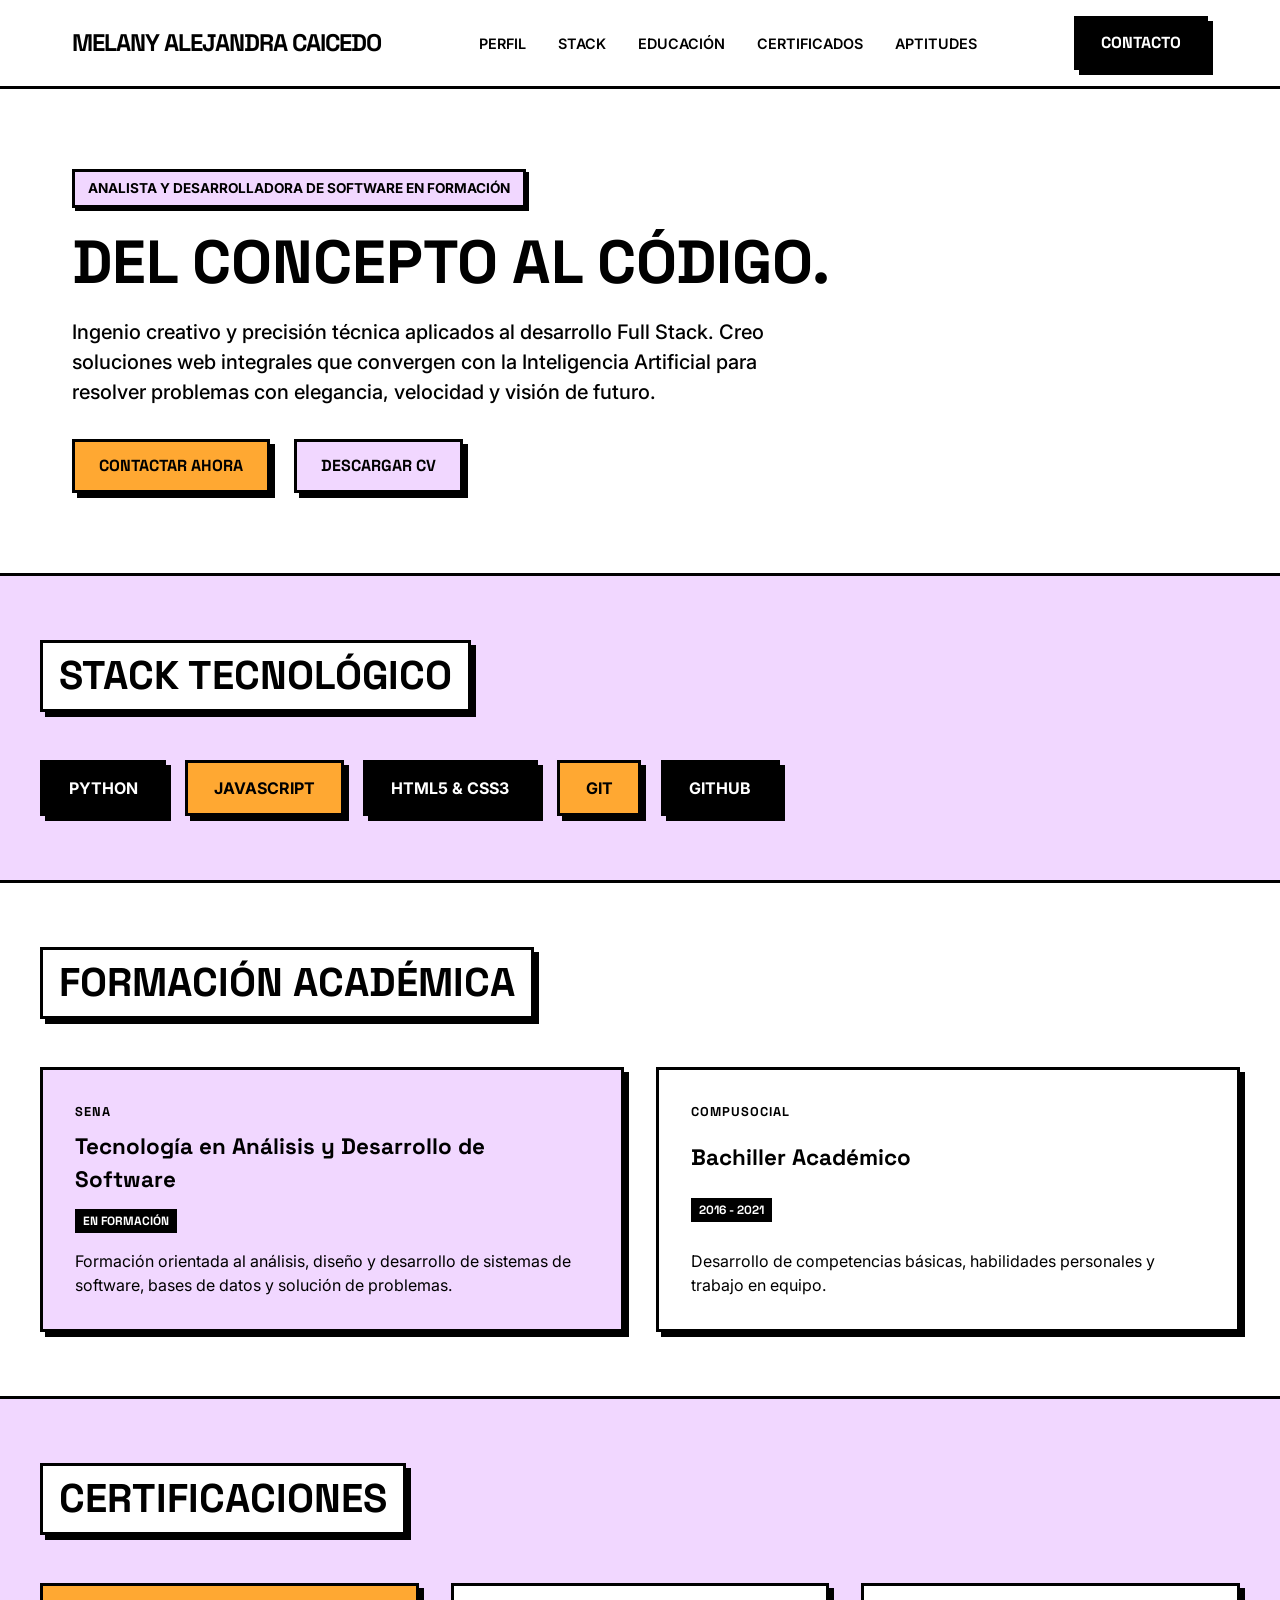
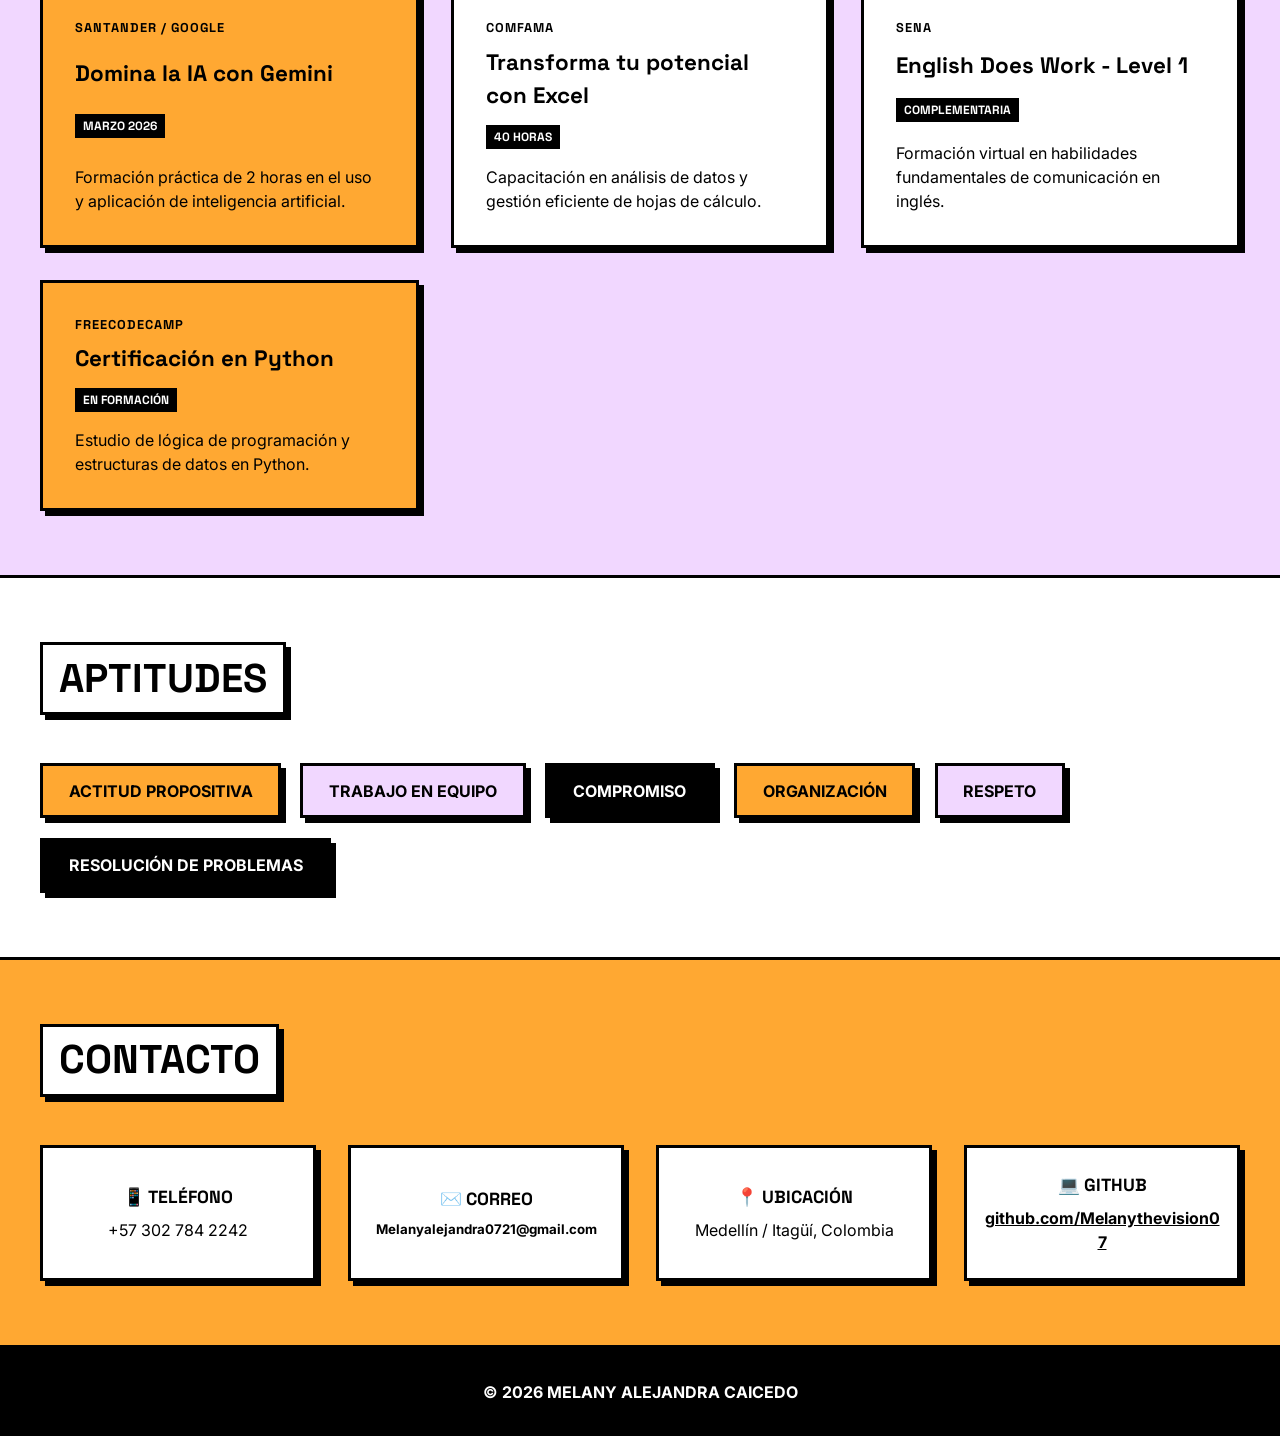
==== index.html @ 1fa51b3e "Primer commit: Portafolio web" ====
<!DOCTYPE html>
<html lang="es">
<head>
    <meta charset="UTF-8">
    <meta name="viewport" content="width=device-width, initial-scale=1.0">
    <title>Melany Alejandra Caicedo - Portafolio Neobrutalista</title>
    <link rel="stylesheet" href="styles.css">
    <!-- Fuente Space Grotesk para estilo Neobrutalista -->
    <link rel="preconnect" href="https://fonts.googleapis.com">
    <link rel="preconnect" href="https://fonts.gstatic.com" crossorigin>
    <link href="https://fonts.googleapis.com/css2?family=Space+Grotesk:wght@500;700;900&family=Inter:wght@400;600;800&display=swap" rel="stylesheet">
</head>
<body>

    <!-- Navegación con Flexbox -->
    <header class="header">
        <nav class="navbar">
            <div class="logo">MELANY ALEJANDRA CAICEDO</div>
            <ul class="nav-links">
                <li><a href="#perfil">Perfil</a></li>
                <li><a href="#tecnologias">Stack</a></li>
                <li><a href="#educacion">Educación</a></li>
                <li><a href="#certificaciones">Certificados</a></li>
                <li><a href="#aptitudes">Aptitudes</a></li>
            </ul>
            <a href="#contacto" class="btn btn-black">Contacto</a>
        </nav>
    </header>

    <!-- Sección Hero -->
    <section class="hero" id="perfil">
        <div class="hero-container">
            <div class="hero-badge">ANALISTA Y DESARROLLADORA DE SOFTWARE EN FORMACIÓN</div>
            <h1 class="hero-title">DEL CONCEPTO AL CÓDIGO.</h1>
            <p class="hero-subtitle">
                Ingenio creativo y precisión técnica aplicados al desarrollo Full Stack. Creo soluciones web integrales que convergen con la Inteligencia Artificial para resolver problemas con elegancia, velocidad y visión de futuro.
            </p>
            <div class="hero-buttons">
                <a href="#contacto" class="btn btn-orange">Contactar Ahora</a>
                <a href="#" class="btn btn-purple">Descargar CV</a>
            </div>
        </div>
    </section>

    <!-- Stack Tecnológico (Flexbox) -->
    <section class="section bg-purple" id="tecnologias">
        <div class="section-header">
            <h2 class="section-title">STACK TECNOLÓGICO</h2>
        </div>
        <div class="skills-flex">
            <div class="skill-pill pill-black">Python</div>
            <div class="skill-pill pill-orange">JavaScript</div>
            <div class="skill-pill pill-black">HTML5 & CSS3</div>
            <div class="skill-pill pill-orange">Git</div>
            <div class="skill-pill pill-black">GitHub</div>
        </div>
    </section>

    <!-- Educación (CSS Grid) -->
    <section class="section" id="educacion">
        <div class="section-header">
            <h2 class="section-title">FORMACIÓN ACADÉMICA</h2>
        </div>
        <div class="grid-container">
            <div class="card card-purple">
                <div class="card-tag">SENA</div>
                <h3>Tecnología en Análisis y Desarrollo de Software</h3>
                <p class="status-badge">EN FORMACIÓN</p>
                <p>Formación orientada al análisis, diseño y desarrollo de sistemas de software, bases de datos y solución de problemas.</p>
            </div>
            <div class="card card-white">
                <div class="card-tag">COMPUSOCIAL</div>
                <h3>Bachiller Académico</h3>
                <p class="status-badge">2016 - 2021</p>
                <p>Desarrollo de competencias básicas, habilidades personales y trabajo en equipo.</p>
            </div>
        </div>
    </section>

    <!-- Certificaciones (CSS Grid) -->
    <section class="section bg-purple" id="certificaciones">
        <div class="section-header">
            <h2 class="section-title">CERTIFICACIONES</h2>
        </div>
        <div class="grid-container">
            <div class="card card-orange">
                <div class="card-tag">SANTANDER / GOOGLE</div>
                <h3>Domina la IA con Gemini</h3>
                <p class="status-badge">MARZO 2026</p>
                <p>Formación práctica de 2 horas en el uso y aplicación de inteligencia artificial.</p>
            </div>
            <div class="card card-white">
                <div class="card-tag">COMFAMA</div>
                <h3>Transforma tu potencial con Excel</h3>
                <p class="status-badge">40 HORAS</p>
                <p>Capacitación en análisis de datos y gestión eficiente de hojas de cálculo.</p>
            </div>
            <div class="card card-white">
                <div class="card-tag">SENA</div>
                <h3>English Does Work - Level 1</h3>
                <p class="status-badge">COMPLEMENTARIA</p>
                <p>Formación virtual en habilidades fundamentales de comunicación en inglés.</p>
            </div>
            <div class="card card-orange">
                <div class="card-tag">FREECODECAMP</div>
                <h3>Certificación en Python</h3>
                <p class="status-badge">EN FORMACIÓN</p>
                <p>Estudio de lógica de programación y estructuras de datos en Python.</p>
            </div>
        </div>
    </section>

    <!-- Aptitudes (Flexbox) -->
    <section class="section" id="aptitudes">
        <div class="section-header">
            <h2 class="section-title">APTITUDES</h2>
        </div>
        <div class="skills-flex">
            <div class="skill-pill pill-orange">Actitud Propositiva</div>
            <div class="skill-pill pill-purple">Trabajo en Equipo</div>
            <div class="skill-pill pill-black">Compromiso</div>
            <div class="skill-pill pill-orange">Organización</div>
            <div class="skill-pill pill-purple">Respeto</div>
            <div class="skill-pill pill-black">Resolución de Problemas</div>
        </div>
    </section>

    <!-- Contacto (Grid) -->
    <section class="section bg-orange" id="contacto">
        <div class="section-header">
            <h2 class="section-title">CONTACTO</h2>
        </div>
        <div class="contact-grid">
            <div class="contact-card">
                <h3>📱 TELÉFONO</h3>
                <p>+57 302 784 2242</p>
            </div>
            <div class="contact-card">
                <h3>✉️ CORREO</h3>
                <h5>Melanyalejandra0721@gmail.com</h5>
            </div>
            <div class="contact-card">
                <h3>📍 UBICACIÓN</h3>
                <p>Medellín / Itagüí, Colombia</p>
            </div>
            <div class="contact-card">
                <h3>💻 GITHUB</h3>
                <p><a href="https://github.com/Melanythevision07" target="_blank" class="contact-link">github.com/Melanythevision07</a></p>
            </div>
        </div>
    </section>

    <footer class="footer">
        <p>© 2026 MELANY ALEJANDRA CAICEDO</p>
    </footer>

</body>
</html>
---- styles.css ----
/* VARIABLES DE COLOR (Paleta enviada) */
:root {
    --black: #000000;
    --orange: #FFA832;
    --purple: #F1D7FF;
    --white: #FFFFFF;
    --border-width: 3px;
    --shadow-distance: 5px;
}

/* RESET */
* {
    margin: 0;
    padding: 0;
    box-sizing: border-box;
}

body {
    font-family: 'Inter', sans-serif;
    background-color: var(--white);
    color: var(--black);
    line-height: 1.5;
}

h1, h2, h3, .logo, .btn, .card-tag, .status-badge {
    font-family: 'Space Grotesk', sans-serif;
    font-weight: 700;
}

/* NAVEGACIÓN NEOBRUTALISTA */
.header {
    background-color: var(--white);
    border-bottom: var(--border-width) solid var(--black);
    position: sticky;
    top: 0;
    z-index: 1000;
}

.navbar {
    display: flex;
    justify-content: space-between;
    align-items: center;
    max-width: 1200px;
    margin: 0 auto;
    padding: 1rem 2rem;
}

.logo {
    font-size: 1.5rem;
    font-weight: 900;
    letter-spacing: -1px;
}

.nav-links {
    display: flex;
    list-style: none;
    gap: 2rem;
}

.nav-links a {
    color: var(--black);
    text-decoration: none;
    font-weight: 600;
    text-transform: uppercase;
    font-size: 0.9rem;
}

.nav-links a:hover {
    text-decoration: underline;
}

/* BOTONES ESTILO NEOBRUTALISMO */
.btn {
    display: inline-block;
    padding: 0.75rem 1.5rem;
    border: var(--border-width) solid var(--black);
    font-weight: 700;
    text-decoration: none;
    text-transform: uppercase;
    box-shadow: var(--shadow-distance) var(--shadow-distance) 0px var(--black);
    transition: all 0.1s ease;
    cursor: pointer;
}

.btn:hover {
    transform: translate(-2px, -2px);
    box-shadow: 7px 7px 0px var(--black);
}

.btn:active {
    transform: translate(2px, 2px);
    box-shadow: 2px 2px 0px var(--black);
}

.btn-black { background-color: var(--black); color: var(--white); }
.btn-orange { background-color: var(--orange); color: var(--black); }
.btn-purple { background-color: var(--purple); color: var(--black); }

/* HERO SECTION */
.hero {
    padding: 5rem 2rem;
    max-width: 1200px;
    margin: 0 auto;
}

.hero-badge {
    display: inline-block;
    border: var(--border-width) solid var(--black);
    background-color: var(--purple);
    padding: 0.4rem 0.8rem;
    font-weight: 700;
    font-size: 0.85rem;
    margin-bottom: 1.5rem;
    box-shadow: 3px 3px 0px var(--black);
}

.hero-title {
    font-size: 3.8rem;
    line-height: 1;
    font-weight: 900;
    margin-bottom: 1.5rem;
    text-transform: uppercase;
}

.hero-subtitle {
    font-size: 1.25rem;
    max-width: 750px;
    margin-bottom: 2rem;
    font-weight: 500;
}

.hero-buttons {
    display: flex;
    gap: 1.5rem;
    flex-wrap: wrap;
}

/* SECCIONES GENERALES */
.section {
    padding: 4rem 2rem;
    border-top: var(--border-width) solid var(--black);
}

.bg-purple { background-color: var(--purple); }
.bg-orange { background-color: var(--orange); }

.section-header {
    max-width: 1200px;
    margin: 0 auto 3rem auto;
}

.section-title {
    font-size: 2.5rem;
    font-weight: 900;
    display: inline-block;
    background-color: var(--white);
    padding: 0.2rem 1rem;
    border: var(--border-width) solid var(--black);
    box-shadow: var(--shadow-distance) var(--shadow-distance) 0px var(--black);
}

/* GRID CONTAINER & CARDS */
.grid-container {
    display: grid;
    grid-template-columns: repeat(auto-fit, minmax(280px, 1fr));
    gap: 2rem;
    max-width: 1200px;
    margin: 0 auto;
}

.card {
    border: var(--border-width) solid var(--black);
    padding: 2rem;
    box-shadow: var(--shadow-distance) var(--shadow-distance) 0px var(--black);
    display: flex;
    flex-direction: column;
    justify-content: space-between;
}

.card-white { background-color: var(--white); }
.card-orange { background-color: var(--orange); }
.card-purple { background-color: var(--purple); }

.card-tag {
    font-size: 0.8rem;
    text-transform: uppercase;
    letter-spacing: 1px;
    margin-bottom: 0.5rem;
}

.card h3 {
    font-size: 1.4rem;
    margin-bottom: 0.75rem;
}

.status-badge {
    display: inline-block;
    width: fit-content;
    background-color: var(--black);
    color: var(--white);
    padding: 0.2rem 0.5rem;
    font-size: 0.75rem;
    margin-bottom: 1rem;
}

/* APTITUDES (FLEXBOX) */
.skills-flex {
    display: flex;
    flex-wrap: wrap;
    gap: 1.2rem;
    max-width: 1200px;
    margin: 0 auto;
}

.skill-pill {
    border: var(--border-width) solid var(--black);
    padding: 0.8rem 1.6rem;
    font-weight: 700;
    text-transform: uppercase;
    box-shadow: var(--shadow-distance) var(--shadow-distance) 0px var(--black);
}

.pill-orange { background-color: var(--orange); }
.pill-purple { background-color: var(--purple); }
.pill-black { background-color: var(--black); color: var(--white); }

/* CONTACTO */
.contact-grid {
    display: grid;
    grid-template-columns: repeat(auto-fit, minmax(250px, 1fr));
    gap: 2rem;
    max-width: 1200px;
    margin: 0 auto;
}

.contact-card {
    background-color: var(--white);
    border: var(--border-width) solid var(--black);
    padding: 1.5rem 1rem;
    box-shadow: var(--shadow-distance) var(--shadow-distance) 0px var(--black);
    
    /* Centrado con Flexbox y alineación de texto */
    display: flex;
    flex-direction: column;
    align-items: center;
    justify-content: center;
    text-align: center;
    
    /* Control de desbordamiento de texto largo */
    word-break: break-word;
    overflow-wrap: anywhere;
}

.contact-card h3 {
    font-size: 1.1rem;
    margin-bottom: 0.5rem;
}

.contact-card p {
    margin: 0;
    width: 100%;
}

.contact-link {
    color: var(--black);
    font-weight: 700;
    text-decoration: underline;
    word-break: break-all;
}

.contact-link:hover {
    background-color: var(--purple);
}

.footer {
    background-color: var(--black);
    color: var(--white);
    text-align: center;
    padding: 2rem;
    font-weight: 700;
    border-top: var(--border-width) solid var(--black);
}

/* RESPONSIVIDAD */
@media (max-width: 768px) {
    .navbar {
        flex-direction: column;
        gap: 1rem;
    }
    
    .nav-links {
        gap: 1rem;
    }

    .hero-title {
        font-size: 2.5rem;
    }
}
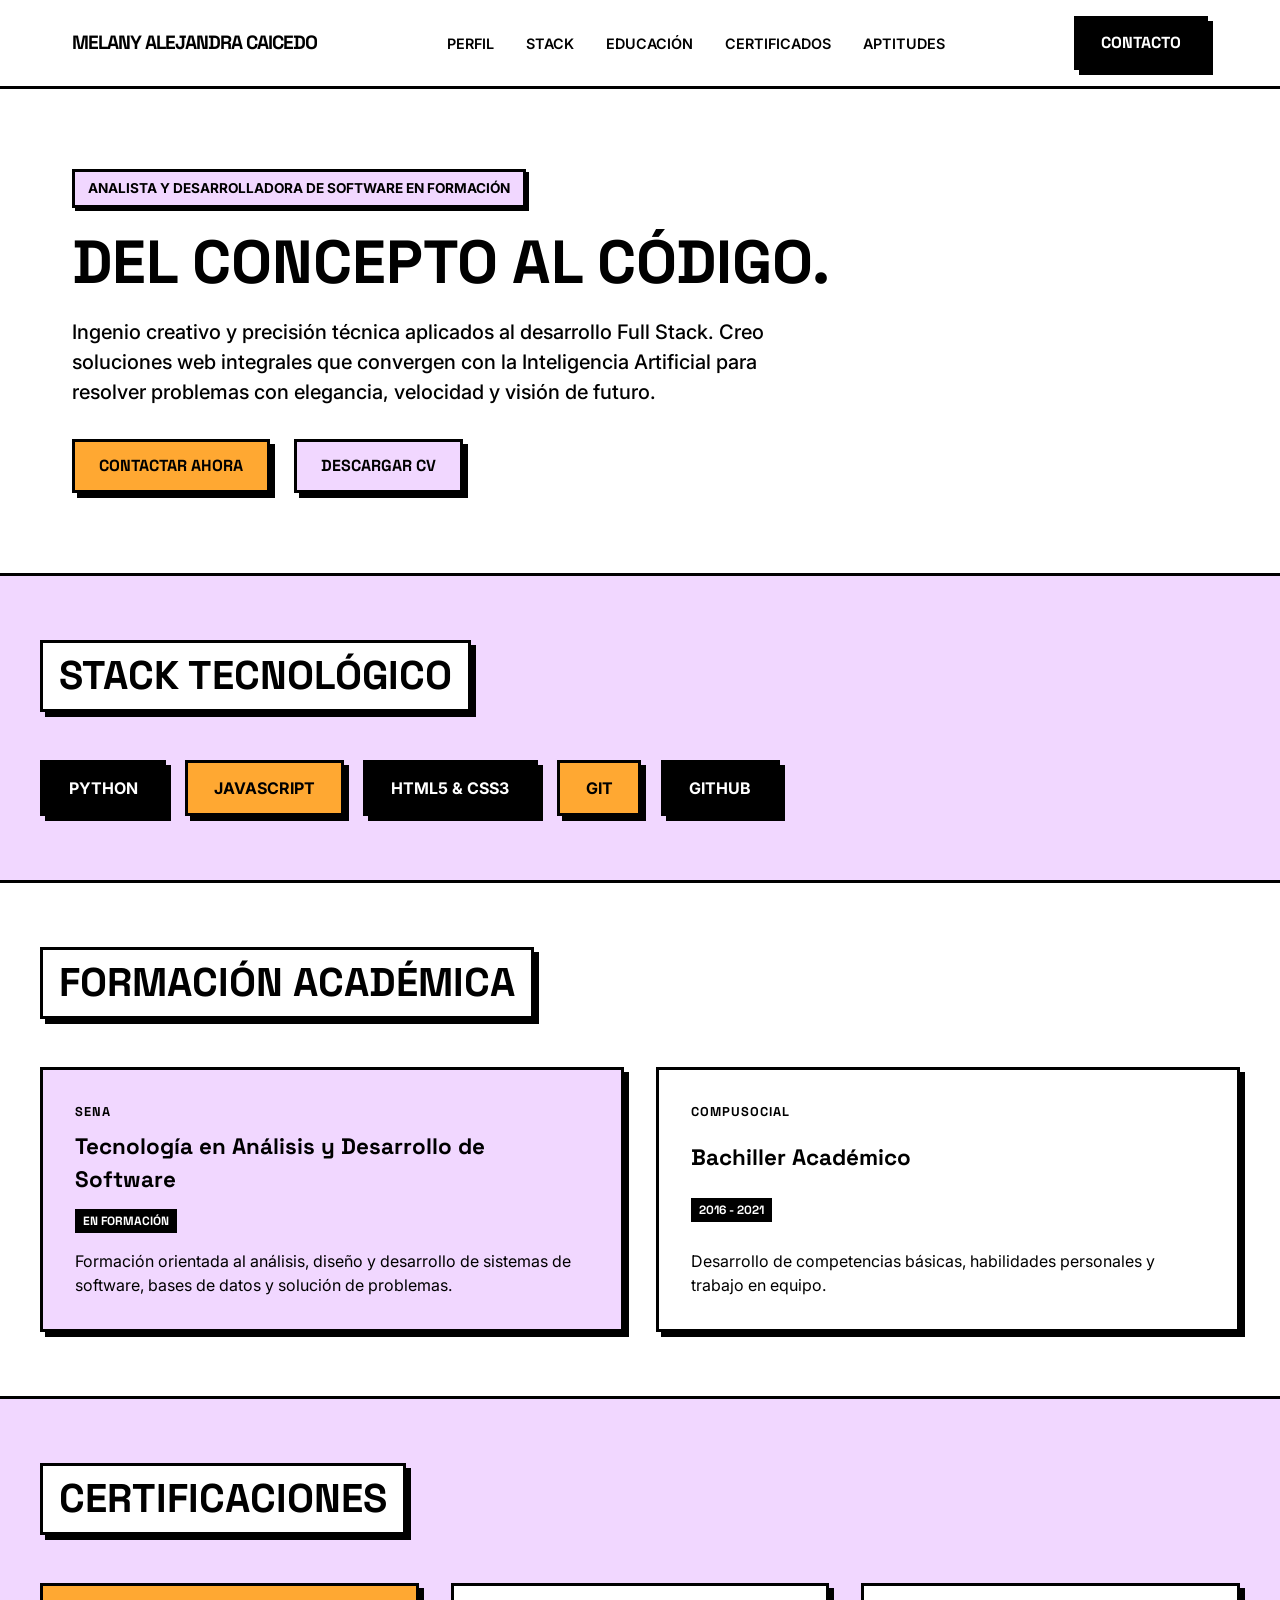
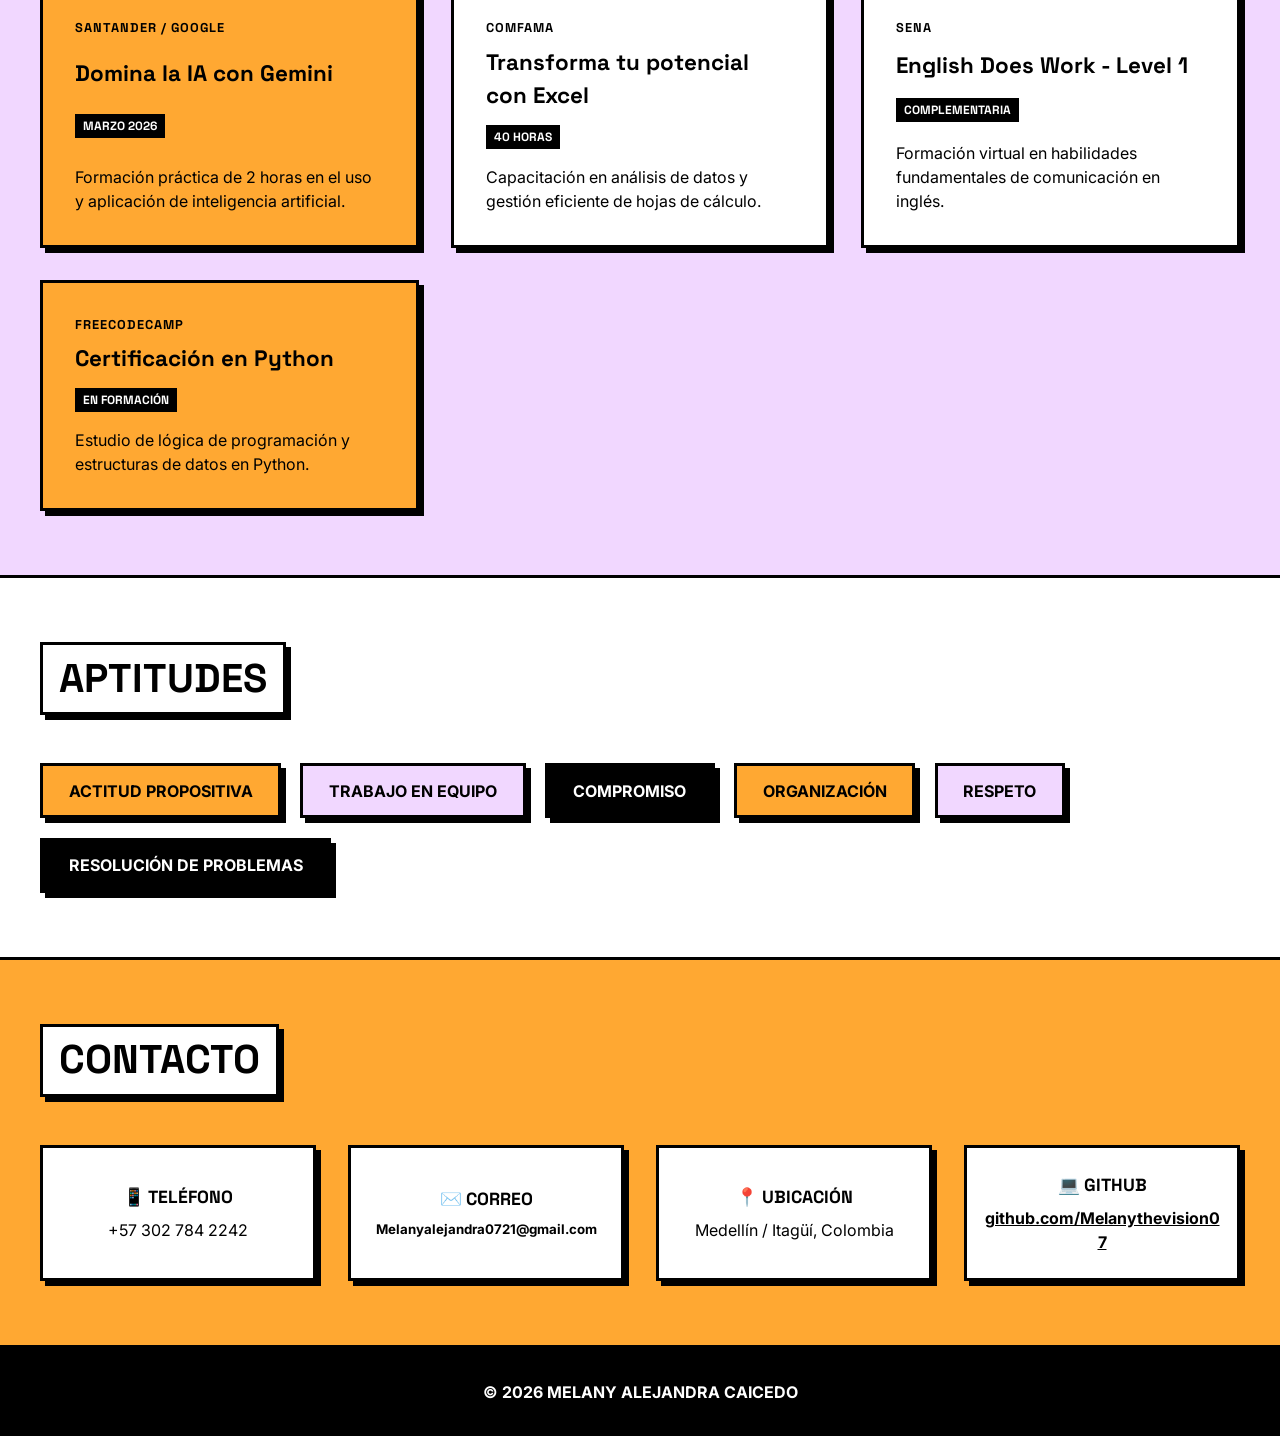
==== commit 071d7ee5: "Update index.html" ====
--- a/index.html
+++ b/index.html
@@ -37,7 +37,7 @@
             </p>
             <div class="hero-buttons">
                 <a href="#contacto" class="btn btn-orange">Contactar Ahora</a>
-                <a href="#" class="btn btn-purple">Descargar CV</a>
+                <a href="cv.pdf" download="cv.pdf" target="_blank" class="btn btn-purple">Descargar CV</a>
             </div>
         </div>
     </section>
@@ -155,4 +155,4 @@
     </footer>
 
 </body>
-</html>+</html>
--- a/styles.css
+++ b/styles.css
@@ -295,4 +295,104 @@
     .hero-title {
         font-size: 2.5rem;
     }
+}
+
+/* AJUSTES PARA FLUIDIDEZ EN MÓVILES Y TABLETS */
+
+/* Transición suave para desplazamientos */
+html {
+    scroll-behavior: smooth;
+}
+
+/* Evitar desbordamiento horizontal general */
+body {
+    overflow-x: hidden;
+    width: 100%;
+}
+
+/* Ajuste general del Logo */
+.logo {
+    font-size: 1.2rem;
+    font-weight: 900;
+    text-align: center;
+    word-break: break-word;
+}
+
+/* MEDIA QUERIES MEJORADAS (MÓVILES) */
+@media (max-width: 768px) {
+    .navbar {
+        flex-direction: column;
+        padding: 1rem;
+        gap: 0.8rem;
+        text-align: center;
+    }
+
+    .logo {
+        font-size: 1.1rem;
+        letter-spacing: 0px;
+    }
+
+    .nav-links {
+        display: flex;
+        flex-wrap: wrap;
+        justify-content: center;
+        gap: 0.6rem 1rem;
+        padding: 0;
+        width: 100%;
+    }
+
+    .nav-links a {
+        font-size: 0.8rem;
+    }
+
+    .navbar .btn {
+        width: 100%;
+        max-width: 250px;
+        padding: 0.5rem 1rem;
+        font-size: 0.85rem;
+    }
+
+    /* Hero section para celulares */
+    .hero {
+        padding: 3rem 1.2rem;
+    }
+
+    .hero-title {
+        font-size: 2.1rem;
+        word-break: break-word;
+    }
+
+    .hero-subtitle {
+        font-size: 1rem;
+    }
+
+    .hero-buttons {
+        flex-direction: column;
+        width: 100%;
+    }
+
+    .hero-buttons .btn {
+        width: 100%;
+        text-align: center;
+    }
+
+    /* Ajuste de padding en secciones */
+    .section {
+        padding: 2.5rem 1.2rem;
+    }
+
+    .section-title {
+        font-size: 1.8rem;
+    }
+}
+
+/* AJUSTE PARA PANTALLAS MUY PEQUEÑAS (Menos de 400px) */
+@media (max-width: 400px) {
+    .logo {
+        font-size: 0.95rem;
+    }
+
+    .nav-links {
+        gap: 0.4rem 0.8rem;
+    }
 }
